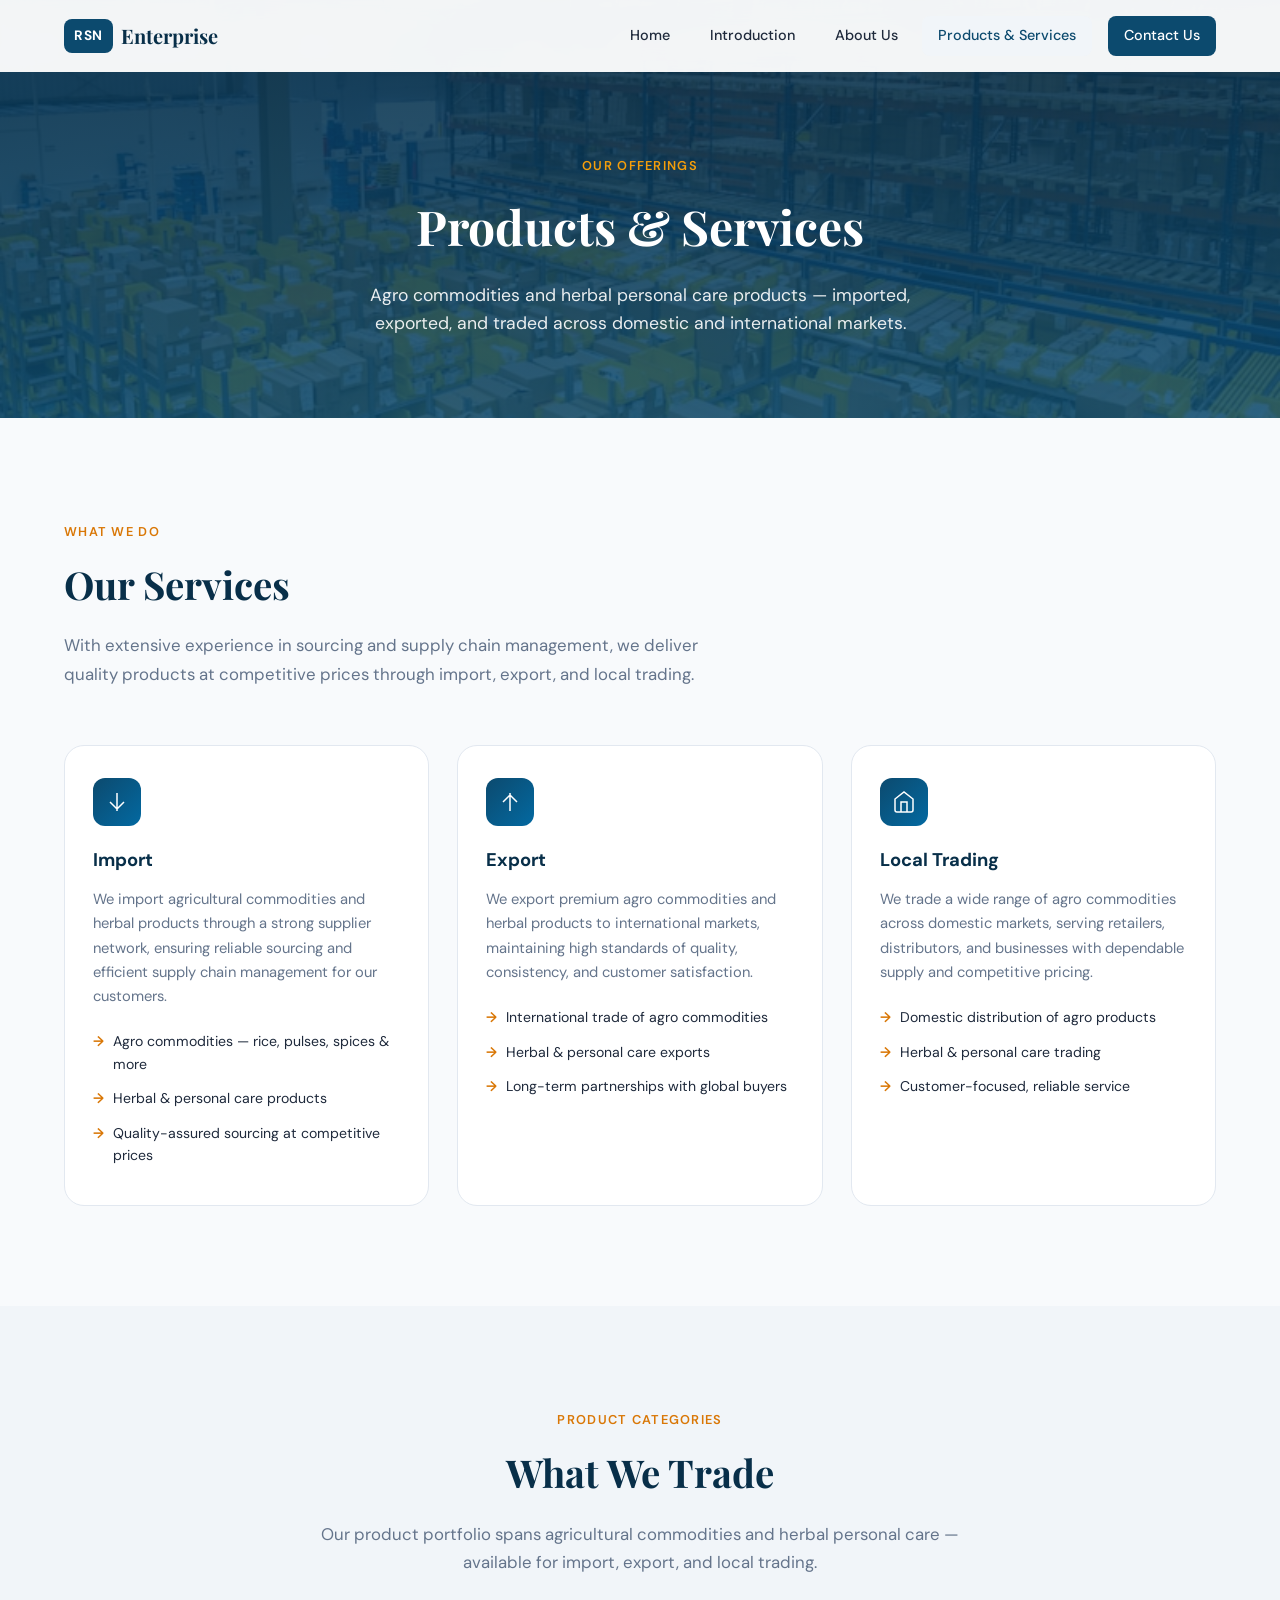
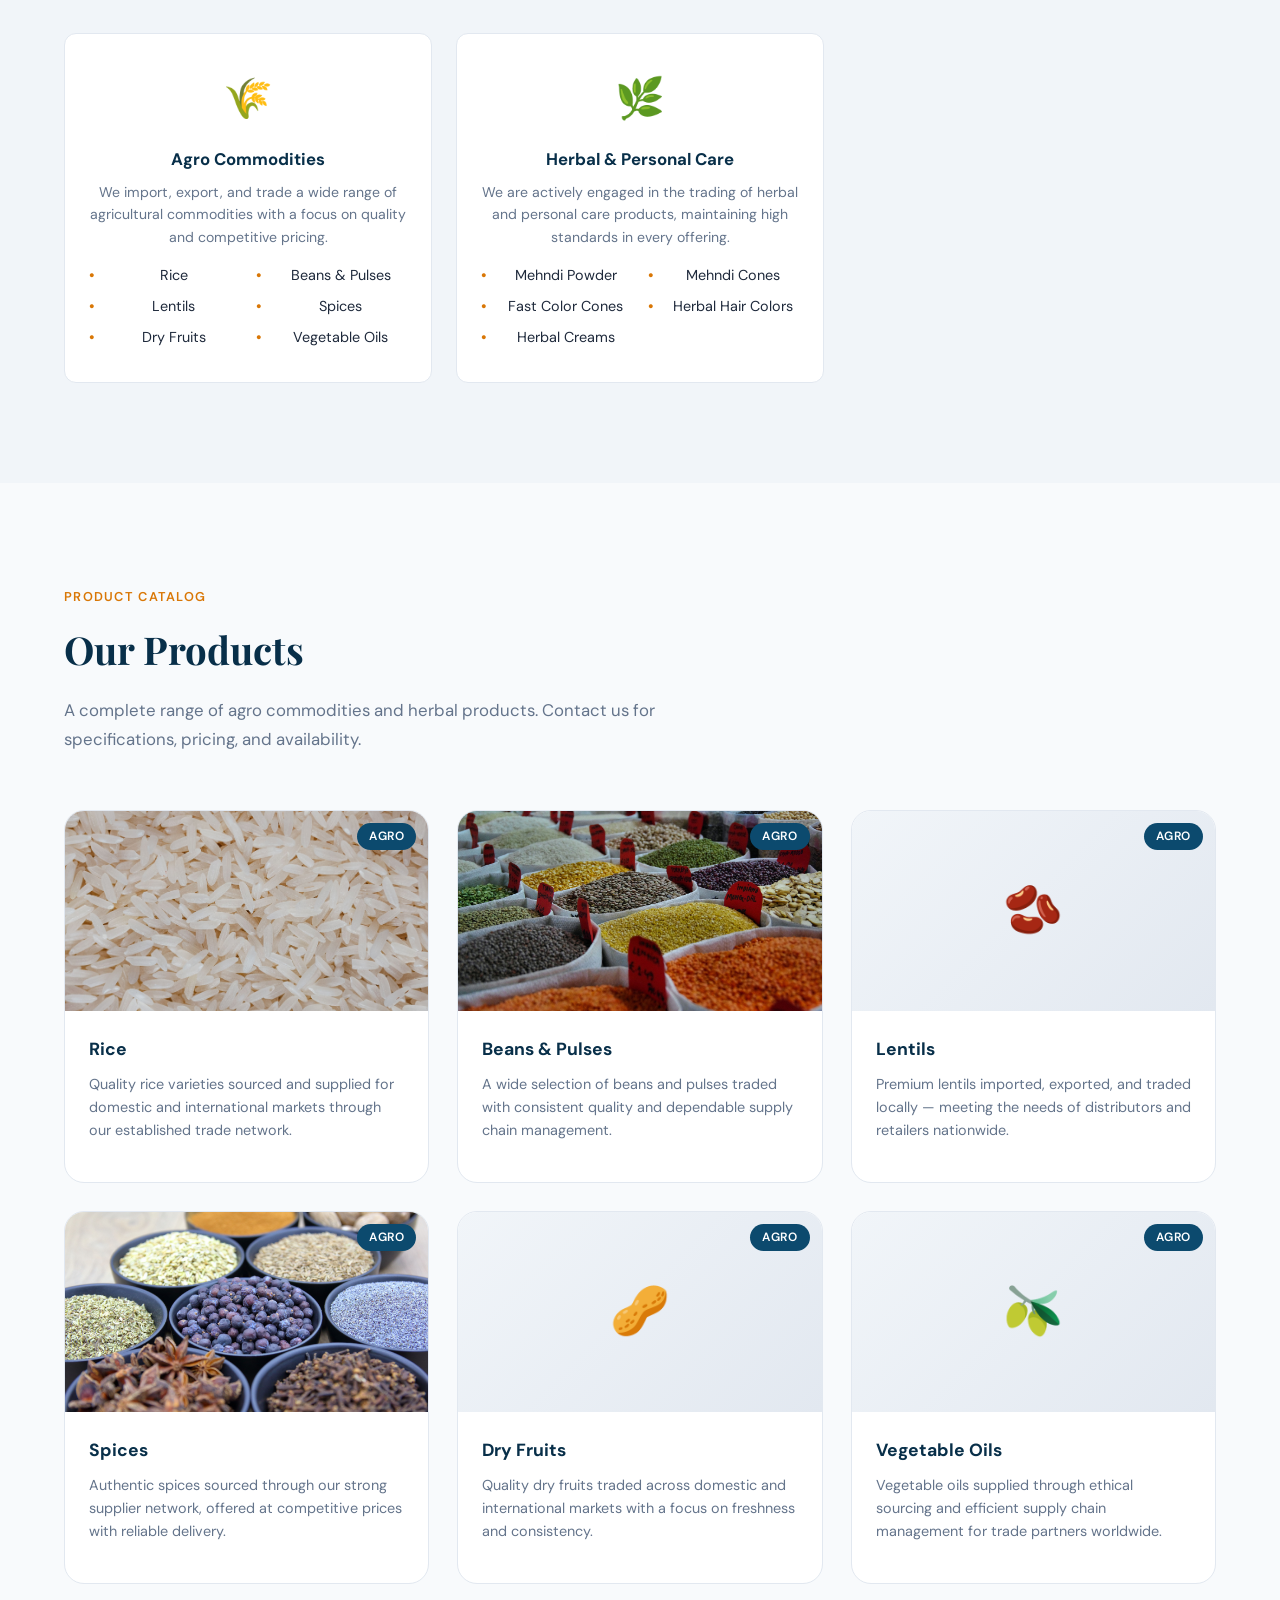
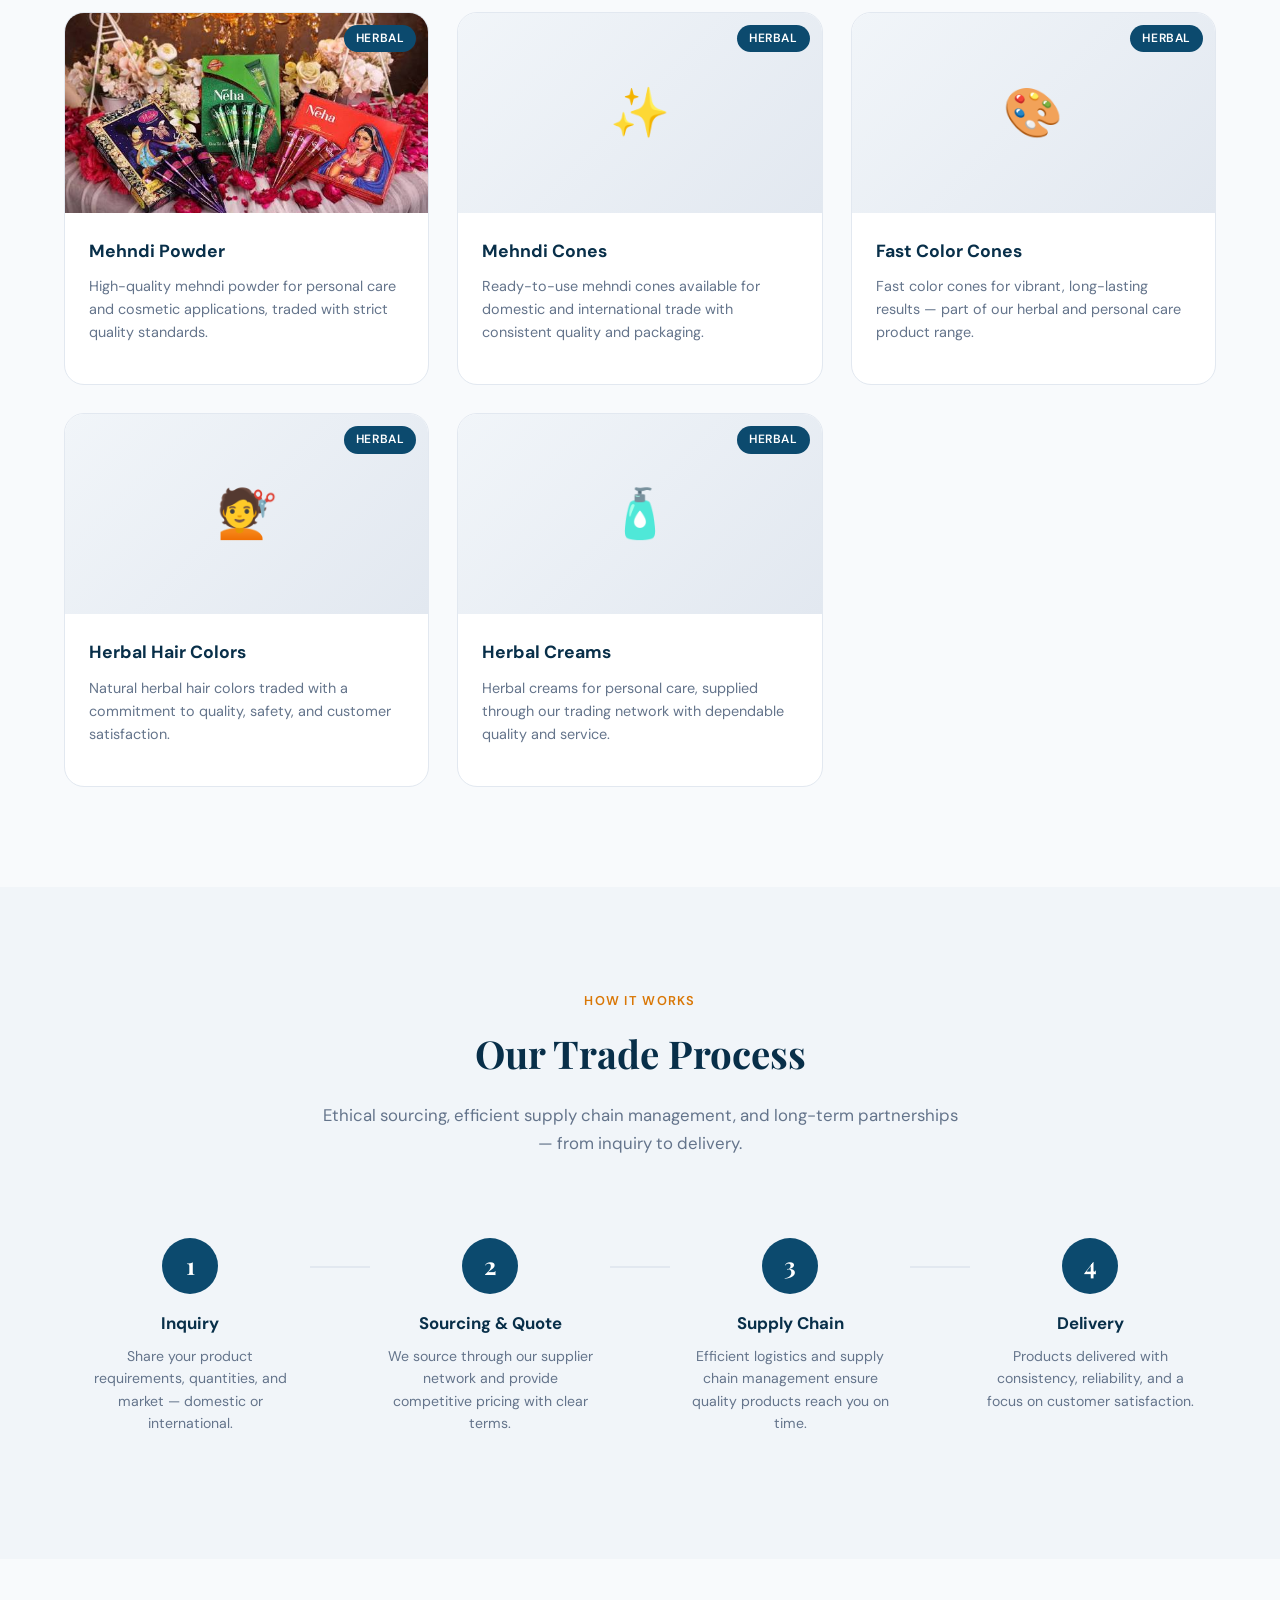
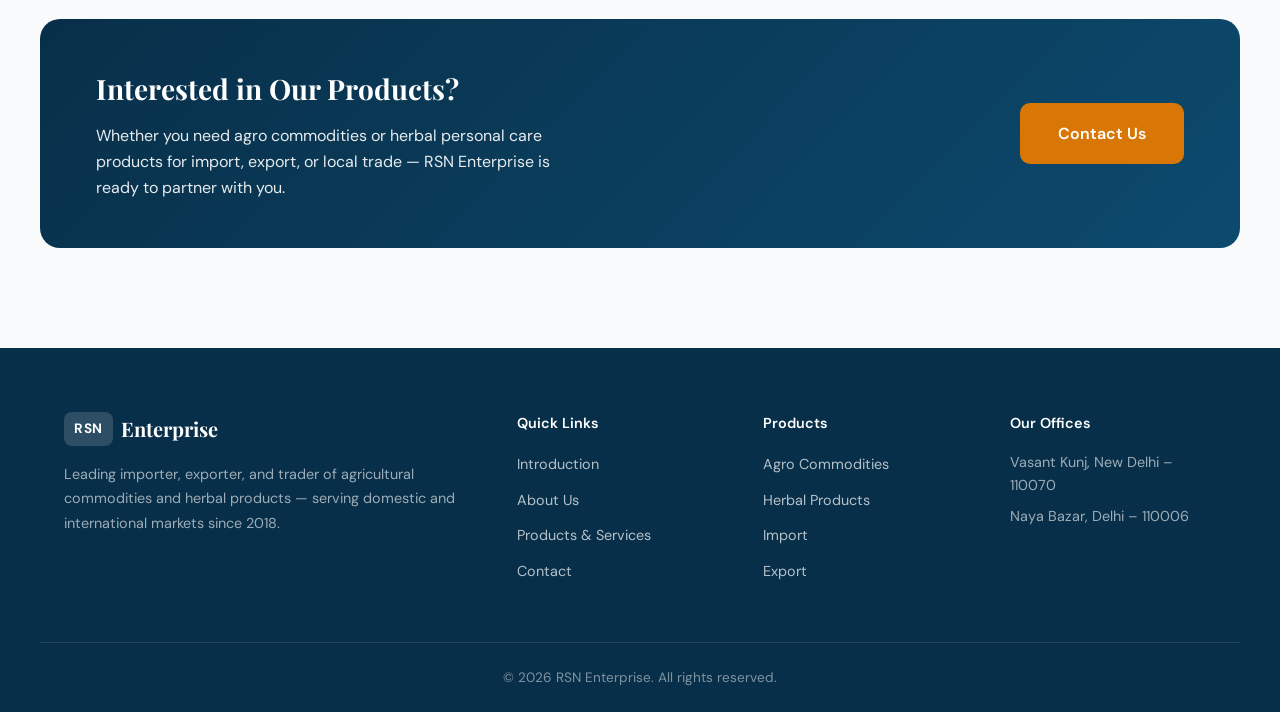
==== products.html @ de8cf43d "Adds RSNEnterprise website" ====
<!DOCTYPE html>
<html lang="en">
<head>
  <meta charset="UTF-8">
  <meta name="viewport" content="width=device-width, initial-scale=1.0">
  <meta name="description" content="RSN Enterprise products — rice, spices, lentils, dry fruits, vegetable oils, mehndi, herbal hair colors, and more.">
  <title>Products & Services | RSN Enterprise</title>
  <link rel="preconnect" href="https://fonts.googleapis.com">
  <link rel="preconnect" href="https://fonts.gstatic.com" crossorigin>
  <link href="https://fonts.googleapis.com/css2?family=DM+Sans:ital,opsz,wght@0,9..40,400;0,9..40,500;0,9..40,600;0,9..40,700;1,9..40,400&family=Playfair+Display:wght@600;700&display=swap" rel="stylesheet">
  <link rel="stylesheet" href="public/css/style.css">
</head>
<body>
  <header class="site-header" id="header">
    <div class="container header-inner">
      <a href="index.html" class="logo">
        <span class="logo-mark">RSN</span>
        <span class="logo-text">Enterprise</span>
      </a>
      <button class="nav-toggle" id="navToggle" aria-label="Toggle navigation" aria-expanded="false">
        <span></span>
        <span></span>
        <span></span>
      </button>
      <nav class="site-nav" id="siteNav">
        <ul>
          <li><a href="index.html">Home</a></li>
          <li><a href="index.html#introduction">Introduction</a></li>
          <li><a href="index.html#about">About Us</a></li>
          <li><a href="products.html" class="active">Products & Services</a></li>
          <li><a href="index.html#contact" class="nav-cta">Contact Us</a></li>
        </ul>
      </nav>
    </div>
  </header>

  <main>
  <!-- Page Hero -->
  <section class="page-hero">
    <div class="page-hero-bg"></div>
    <div class="page-hero-overlay"></div>
    <div class="container page-hero-content">
      <span class="section-tag">Our Offerings</span>
      <h1>Products & Services</h1>
      <p>Agro commodities and herbal personal care products — imported, exported, and traded across domestic and international markets.</p>
    </div>
  </section>

  <!-- Services -->
  <section class="section" id="services">
    <div class="container">
      <div class="section-header">
        <span class="section-tag">What We Do</span>
        <h2>Our Services</h2>
        <p class="section-lead">With extensive experience in sourcing and supply chain management, we deliver quality products at competitive prices through import, export, and local trading.</p>
      </div>
      <div class="services-grid services-grid--three">
        <article class="service-card" id="import">
          <div class="service-icon" aria-hidden="true">
            <svg viewBox="0 0 24 24" fill="none" stroke="currentColor" stroke-width="1.5"><path d="M12 3v18M5 12l7 7 7-7"/></svg>
          </div>
          <h3>Import</h3>
          <p>We import agricultural commodities and herbal products through a strong supplier network, ensuring reliable sourcing and efficient supply chain management for our customers.</p>
          <ul class="service-list">
            <li>Agro commodities — rice, pulses, spices & more</li>
            <li>Herbal & personal care products</li>
            <li>Quality-assured sourcing at competitive prices</li>
          </ul>
        </article>
        <article class="service-card" id="export">
          <div class="service-icon" aria-hidden="true">
            <svg viewBox="0 0 24 24" fill="none" stroke="currentColor" stroke-width="1.5"><path d="M12 21V3M5 12l7-7 7 7"/></svg>
          </div>
          <h3>Export</h3>
          <p>We export premium agro commodities and herbal products to international markets, maintaining high standards of quality, consistency, and customer satisfaction.</p>
          <ul class="service-list">
            <li>International trade of agro commodities</li>
            <li>Herbal & personal care exports</li>
            <li>Long-term partnerships with global buyers</li>
          </ul>
        </article>
        <article class="service-card" id="trading">
          <div class="service-icon" aria-hidden="true">
            <svg viewBox="0 0 24 24" fill="none" stroke="currentColor" stroke-width="1.5"><path d="M3 9l9-7 9 7v11a2 2 0 0 1-2 2H5a2 2 0 0 1-2-2z"/><polyline points="9 22 9 12 15 12 15 22"/></svg>
          </div>
          <h3>Local Trading</h3>
          <p>We trade a wide range of agro commodities across domestic markets, serving retailers, distributors, and businesses with dependable supply and competitive pricing.</p>
          <ul class="service-list">
            <li>Domestic distribution of agro products</li>
            <li>Herbal & personal care trading</li>
            <li>Customer-focused, reliable service</li>
          </ul>
        </article>
      </div>
    </div>
  </section>

  <!-- Product Categories -->
  <section class="section section-alt" id="categories">
    <div class="container">
      <div class="section-header centered">
        <span class="section-tag">Product Categories</span>
        <h2>What We Trade</h2>
        <p class="section-lead">Our product portfolio spans agricultural commodities and herbal personal care — available for import, export, and local trading.</p>
      </div>
      <div class="categories-grid categories-grid--two">
        <div class="category-card category-card--wide" id="agro">
          <span class="category-icon">🌾</span>
          <h3>Agro Commodities</h3>
          <p>We import, export, and trade a wide range of agricultural commodities with a focus on quality and competitive pricing.</p>
          <ul class="category-list">
            <li>Rice</li>
            <li>Beans & Pulses</li>
            <li>Lentils</li>
            <li>Spices</li>
            <li>Dry Fruits</li>
            <li>Vegetable Oils</li>
          </ul>
        </div>
        <div class="category-card category-card--wide" id="herbal">
          <span class="category-icon">🌿</span>
          <h3>Herbal & Personal Care</h3>
          <p>We are actively engaged in the trading of herbal and personal care products, maintaining high standards in every offering.</p>
          <ul class="category-list">
            <li>Mehndi Powder</li>
            <li>Mehndi Cones</li>
            <li>Fast Color Cones</li>
            <li>Herbal Hair Colors</li>
            <li>Herbal Creams</li>
          </ul>
        </div>
      </div>
    </div>
  </section>

  <!-- Products -->
  <section class="section" id="products">
    <div class="container">
      <div class="section-header">
        <span class="section-tag">Product Catalog</span>
        <h2>Our Products</h2>
        <p class="section-lead">A complete range of agro commodities and herbal products. Contact us for specifications, pricing, and availability.</p>
      </div>
      <div class="products-grid">
        <article class="product-card">
          <div class="product-image">
            <img src="public/images/product-1.jpg" alt="Rice" loading="lazy">
            <span class="product-badge">Agro</span>
          </div>
          <div class="product-body">
            <h3>Rice</h3>
            <p>Quality rice varieties sourced and supplied for domestic and international markets through our established trade network.</p>
          </div>
        </article>
        <article class="product-card">
          <div class="product-image">
            <img src="public/images/product-2.jpg" alt="Beans and Pulses" loading="lazy">
            <span class="product-badge">Agro</span>
          </div>
          <div class="product-body">
            <h3>Beans & Pulses</h3>
            <p>A wide selection of beans and pulses traded with consistent quality and dependable supply chain management.</p>
          </div>
        </article>
        <article class="product-card">
          <div class="product-image product-placeholder">
            <span aria-hidden="true">🫘</span>
            <span class="product-badge">Agro</span>
          </div>
          <div class="product-body">
            <h3>Lentils</h3>
            <p>Premium lentils imported, exported, and traded locally — meeting the needs of distributors and retailers nationwide.</p>
          </div>
        </article>
        <article class="product-card">
          <div class="product-image">
            <img src="public/images/about-trade.jpg" alt="Spices" loading="lazy">
            <span class="product-badge">Agro</span>
          </div>
          <div class="product-body">
            <h3>Spices</h3>
            <p>Authentic spices sourced through our strong supplier network, offered at competitive prices with reliable delivery.</p>
          </div>
        </article>
        <article class="product-card">
          <div class="product-image product-placeholder">
            <span aria-hidden="true">🥜</span>
            <span class="product-badge">Agro</span>
          </div>
          <div class="product-body">
            <h3>Dry Fruits</h3>
            <p>Quality dry fruits traded across domestic and international markets with a focus on freshness and consistency.</p>
          </div>
        </article>
        <article class="product-card">
          <div class="product-image product-placeholder">
            <span aria-hidden="true">🫒</span>
            <span class="product-badge">Agro</span>
          </div>
          <div class="product-body">
            <h3>Vegetable Oils</h3>
            <p>Vegetable oils supplied through ethical sourcing and efficient supply chain management for trade partners worldwide.</p>
          </div>
        </article>
        <article class="product-card">
          <div class="product-image product-placeholder">
            <img src="public/images/mehendi.jpg" alt="Mehendi Powder" loading="lazy">
            <span class="product-badge">Herbal</span>
          </div>
          <div class="product-body">
            <h3>Mehndi Powder</h3>
            <p>High-quality mehndi powder for personal care and cosmetic applications, traded with strict quality standards.</p>
          </div>
        </article>
        <article class="product-card">
          <div class="product-image product-placeholder">
            <span aria-hidden="true">✨</span>
            <span class="product-badge">Herbal</span>
          </div>
          <div class="product-body">
            <h3>Mehndi Cones</h3>
            <p>Ready-to-use mehndi cones available for domestic and international trade with consistent quality and packaging.</p>
          </div>
        </article>
        <article class="product-card">
          <div class="product-image product-placeholder">
            <span aria-hidden="true">🎨</span>
            <span class="product-badge">Herbal</span>
          </div>
          <div class="product-body">
            <h3>Fast Color Cones</h3>
            <p>Fast color cones for vibrant, long-lasting results — part of our herbal and personal care product range.</p>
          </div>
        </article>
        <article class="product-card">
          <div class="product-image product-placeholder">
            <span aria-hidden="true">💇</span>
            <span class="product-badge">Herbal</span>
          </div>
          <div class="product-body">
            <h3>Herbal Hair Colors</h3>
            <p>Natural herbal hair colors traded with a commitment to quality, safety, and customer satisfaction.</p>
          </div>
        </article>
        <article class="product-card">
          <div class="product-image product-placeholder">
            <span aria-hidden="true">🧴</span>
            <span class="product-badge">Herbal</span>
          </div>
          <div class="product-body">
            <h3>Herbal Creams</h3>
            <p>Herbal creams for personal care, supplied through our trading network with dependable quality and service.</p>
          </div>
        </article>
      </div>
    </div>
  </section>

  <!-- Process -->
  <section class="section section-alt" id="process">
    <div class="container">
      <div class="section-header centered">
        <span class="section-tag">How It Works</span>
        <h2>Our Trade Process</h2>
        <p class="section-lead">Ethical sourcing, efficient supply chain management, and long-term partnerships — from inquiry to delivery.</p>
      </div>
      <div class="process-steps">
        <div class="process-step">
          <div class="step-num">1</div>
          <h3>Inquiry</h3>
          <p>Share your product requirements, quantities, and market — domestic or international.</p>
        </div>
        <div class="process-connector" aria-hidden="true"></div>
        <div class="process-step">
          <div class="step-num">2</div>
          <h3>Sourcing & Quote</h3>
          <p>We source through our supplier network and provide competitive pricing with clear terms.</p>
        </div>
        <div class="process-connector" aria-hidden="true"></div>
        <div class="process-step">
          <div class="step-num">3</div>
          <h3>Supply Chain</h3>
          <p>Efficient logistics and supply chain management ensure quality products reach you on time.</p>
        </div>
        <div class="process-connector" aria-hidden="true"></div>
        <div class="process-step">
          <div class="step-num">4</div>
          <h3>Delivery</h3>
          <p>Products delivered with consistency, reliability, and a focus on customer satisfaction.</p>
        </div>
      </div>
    </div>
  </section>

  <!-- CTA -->
  <section class="section cta-section">
    <div class="container cta-box">
      <div class="cta-content">
        <h2>Interested in Our Products?</h2>
        <p>Whether you need agro commodities or herbal personal care products for import, export, or local trade — RSN Enterprise is ready to partner with you.</p>
      </div>
      <a href="index.html#contact" class="btn btn-primary btn-lg">Contact Us</a>
    </div>
  </section>
  </main>

  <footer class="site-footer">
    <div class="container footer-grid">
      <div class="footer-brand">
        <a href="index.html" class="logo">
          <span class="logo-mark">RSN</span>
          <span class="logo-text">Enterprise</span>
        </a>
        <p>Leading importer, exporter, and trader of agricultural commodities and herbal products — serving domestic and international markets since 2018.</p>
      </div>
      <div class="footer-links">
        <h4>Quick Links</h4>
        <ul>
          <li><a href="index.html#introduction">Introduction</a></li>
          <li><a href="index.html#about">About Us</a></li>
          <li><a href="products.html">Products & Services</a></li>
          <li><a href="index.html#contact">Contact</a></li>
        </ul>
      </div>
      <div class="footer-links">
        <h4>Products</h4>
        <ul>
          <li><a href="#agro">Agro Commodities</a></li>
          <li><a href="#herbal">Herbal Products</a></li>
          <li><a href="#import">Import</a></li>
          <li><a href="#export">Export</a></li>
        </ul>
      </div>
      <div class="footer-contact">
        <h4>Our Offices</h4>
        <p>Vasant Kunj, New Delhi – 110070</p>
        <p>Naya Bazar, Delhi – 110006</p>
      </div>
    </div>
    <div class="container footer-bottom">
      <p>&copy; 2026 RSN Enterprise. All rights reserved.</p>
    </div>
  </footer>

  <script src="public/js/main.js"></script>
</body>
</html>
---- public/css/style.css ----
/* ============================================
   RSN Enterprise — Global Import & Export
   ============================================ */

:root {
  --color-primary: #0c4a6e;
  --color-primary-dark: #082f49;
  --color-primary-light: #0369a1;
  --color-accent: #d97706;
  --color-accent-light: #f59e0b;
  --color-bg: #f8fafc;
  --color-bg-alt: #f1f5f9;
  --color-surface: #ffffff;
  --color-text: #1e293b;
  --color-text-muted: #64748b;
  --color-border: #e2e8f0;
  --font-body: 'DM Sans', system-ui, sans-serif;
  --font-display: 'Playfair Display', Georgia, serif;
  --shadow-sm: 0 1px 3px rgba(0, 0, 0, 0.08);
  --shadow-md: 0 4px 20px rgba(0, 0, 0, 0.08);
  --shadow-lg: 0 12px 40px rgba(0, 0, 0, 0.12);
  --radius: 12px;
  --radius-lg: 20px;
  --header-height: 72px;
  --transition: 0.25s ease;
}

*,
*::before,
*::after {
  box-sizing: border-box;
  margin: 0;
  padding: 0;
}

html {
  scroll-behavior: smooth;
}

body {
  font-family: var(--font-body);
  font-size: 16px;
  line-height: 1.6;
  color: var(--color-text);
  background: var(--color-bg);
  -webkit-font-smoothing: antialiased;
}

img {
  max-width: 100%;
  height: auto;
  display: block;
}

a {
  color: var(--color-primary);
  text-decoration: none;
  transition: color var(--transition);
}

a:hover {
  color: var(--color-accent);
}

ul {
  list-style: none;
}

.container {
  width: 100%;
  max-width: 1200px;
  margin: 0 auto;
  padding: 0 24px;
}

/* ---- Header ---- */
.site-header {
  position: fixed;
  top: 0;
  left: 0;
  right: 0;
  z-index: 1000;
  height: var(--header-height);
  background: rgba(255, 255, 255, 0.95);
  backdrop-filter: blur(12px);
  border-bottom: 1px solid transparent;
  transition: border-color var(--transition), box-shadow var(--transition);
}

.site-header.scrolled {
  border-bottom-color: var(--color-border);
  box-shadow: var(--shadow-sm);
}

.header-inner {
  display: flex;
  align-items: center;
  justify-content: space-between;
  height: var(--header-height);
}

.logo {
  display: flex;
  align-items: center;
  gap: 8px;
  font-weight: 700;
  color: var(--color-text);
}

.logo:hover {
  color: var(--color-text);
}

.logo-mark {
  background: var(--color-primary);
  color: #fff;
  padding: 6px 10px;
  border-radius: 8px;
  font-size: 0.85rem;
  letter-spacing: 0.05em;
}

.logo-text {
  font-family: var(--font-display);
  font-size: 1.25rem;
  color: var(--color-primary-dark);
}

.site-nav ul {
  display: flex;
  align-items: center;
  gap: 8px;
}

.site-nav a {
  display: block;
  padding: 8px 16px;
  font-size: 0.9rem;
  font-weight: 500;
  color: var(--color-text);
  border-radius: 8px;
  transition: background var(--transition), color var(--transition);
}

.site-nav a:hover,
.site-nav a.active {
  color: var(--color-primary);
  background: var(--color-bg-alt);
}

.site-nav .nav-cta {
  background: var(--color-primary);
  color: #fff;
  margin-left: 8px;
}

.site-nav .nav-cta:hover {
  background: var(--color-primary-dark);
  color: #fff;
}

.nav-toggle {
  display: none;
  flex-direction: column;
  gap: 5px;
  background: none;
  border: none;
  cursor: pointer;
  padding: 8px;
}

.nav-toggle span {
  display: block;
  width: 24px;
  height: 2px;
  background: var(--color-text);
  transition: transform var(--transition), opacity var(--transition);
}

.nav-toggle.active span:nth-child(1) {
  transform: translateY(7px) rotate(45deg);
}

.nav-toggle.active span:nth-child(2) {
  opacity: 0;
}

.nav-toggle.active span:nth-child(3) {
  transform: translateY(-7px) rotate(-45deg);
}

/* ---- Buttons ---- */
.btn {
  display: inline-flex;
  align-items: center;
  justify-content: center;
  padding: 12px 28px;
  font-size: 0.95rem;
  font-weight: 600;
  border-radius: 10px;
  border: 2px solid transparent;
  cursor: pointer;
  transition: background var(--transition), color var(--transition), border-color var(--transition), transform 0.15s ease;
}

.btn:hover {
  transform: translateY(-1px);
}

.btn-primary {
  background: var(--color-accent);
  color: #fff;
  border-color: var(--color-accent);
}

.btn-primary:hover {
  background: var(--color-accent-light);
  border-color: var(--color-accent-light);
  color: #fff;
}

.btn-outline {
  background: transparent;
  color: #fff;
  border-color: rgba(255, 255, 255, 0.6);
}

.btn-outline:hover {
  background: rgba(255, 255, 255, 0.15);
  border-color: #fff;
  color: #fff;
}

.btn-lg {
  padding: 16px 36px;
  font-size: 1rem;
}

.btn-full {
  width: 100%;
}

/* ---- Hero ---- */
.hero {
  position: relative;
  min-height: 100vh;
  display: flex;
  align-items: center;
  padding-top: var(--header-height);
}

.hero-bg {
  position: absolute;
  inset: 0;
  background: url('../images/hero-bg.jpg') center / cover no-repeat;
  z-index: 0;
}

.hero-overlay {
  position: absolute;
  inset: 0;
  background: linear-gradient(
    135deg,
    rgba(8, 47, 73, 0.88) 0%,
    rgba(12, 74, 110, 0.75) 50%,
    rgba(3, 105, 161, 0.65) 100%
  );
  z-index: 1;
}

.hero-content {
  position: relative;
  z-index: 2;
  padding: 80px 24px 100px;
  color: #fff;
  max-width: 1200px;
  margin: 0 auto;
}

.hero-eyebrow {
  display: inline-block;
  font-size: 0.85rem;
  font-weight: 600;
  letter-spacing: 0.12em;
  text-transform: uppercase;
  color: var(--color-accent-light);
  margin-bottom: 16px;
}

.hero h1 {
  font-family: var(--font-display);
  font-size: clamp(2.5rem, 5vw, 4rem);
  font-weight: 700;
  line-height: 1.15;
  margin-bottom: 24px;
}

.hero-desc {
  font-size: 1.15rem;
  max-width: 560px;
  opacity: 0.92;
  margin-bottom: 36px;
  line-height: 1.7;
}

.hero-actions {
  display: flex;
  flex-wrap: wrap;
  gap: 16px;
  margin-bottom: 60px;
}

.hero-stats {
  display: flex;
  flex-wrap: wrap;
  gap: 40px;
  padding-top: 40px;
  border-top: 1px solid rgba(255, 255, 255, 0.2);
}

.stat-value {
  display: block;
  font-family: var(--font-display);
  font-size: 2.25rem;
  font-weight: 700;
  color: var(--color-accent-light);
}

.stat-label {
  font-size: 0.85rem;
  opacity: 0.8;
}

/* ---- Page Hero (Products) ---- */
.page-hero {
  position: relative;
  padding: calc(var(--header-height) + 80px) 0 80px;
  text-align: center;
  color: #fff;
}

.page-hero-bg {
  position: absolute;
  inset: 0;
  background: url('../images/hero-bg.jpg') center / cover no-repeat;
  z-index: 0;
}

.page-hero-overlay {
  position: absolute;
  inset: 0;
  background: linear-gradient(180deg, rgba(8, 47, 73, 0.9) 0%, rgba(12, 74, 110, 0.85) 100%);
  z-index: 1;
}

.page-hero-content {
  position: relative;
  z-index: 2;
}

.page-hero-content .section-tag {
  color: var(--color-accent-light);
}

.page-hero h1 {
  font-family: var(--font-display);
  font-size: clamp(2rem, 4vw, 3rem);
  margin-bottom: 16px;
}

.page-hero p {
  font-size: 1.1rem;
  opacity: 0.9;
  max-width: 600px;
  margin: 0 auto;
}

/* ---- Sections ---- */
.section {
  padding: 100px 0;
}

.section-alt {
  background: var(--color-bg-alt);
}

.section-header {
  margin-bottom: 56px;
}

.section-header.centered {
  text-align: center;
}

.section-tag {
  display: inline-block;
  font-size: 0.8rem;
  font-weight: 600;
  letter-spacing: 0.1em;
  text-transform: uppercase;
  color: var(--color-accent);
  margin-bottom: 12px;
}

.section-header h2 {
  font-family: var(--font-display);
  font-size: clamp(1.75rem, 3vw, 2.5rem);
  color: var(--color-primary-dark);
  margin-bottom: 16px;
}

.section-lead {
  font-size: 1.05rem;
  color: var(--color-text-muted);
  max-width: 640px;
  line-height: 1.7;
}

.section-header.centered .section-lead {
  margin: 0 auto;
}

/* ---- Introduction ---- */
.intro-grid {
  display: grid;
  grid-template-columns: repeat(3, 1fr);
  gap: 32px;
}

.intro-card {
  background: var(--color-surface);
  padding: 36px 28px;
  border-radius: var(--radius-lg);
  border: 1px solid var(--color-border);
  transition: box-shadow var(--transition), transform var(--transition);
}

.intro-card:hover {
  box-shadow: var(--shadow-md);
  transform: translateY(-4px);
}

.intro-icon {
  width: 52px;
  height: 52px;
  background: linear-gradient(135deg, var(--color-primary), var(--color-primary-light));
  border-radius: 14px;
  display: flex;
  align-items: center;
  justify-content: center;
  margin-bottom: 20px;
  color: #fff;
}

.intro-icon svg {
  width: 26px;
  height: 26px;
}

.intro-card h3 {
  font-size: 1.2rem;
  margin-bottom: 12px;
  color: var(--color-primary-dark);
}

.intro-card p {
  color: var(--color-text-muted);
  font-size: 0.95rem;
  line-height: 1.7;
}

/* ---- About ---- */
.about-grid {
  display: grid;
  grid-template-columns: 1fr 1fr;
  gap: 60px;
  align-items: center;
}

.about-image {
  position: relative;
  border-radius: var(--radius-lg);
  overflow: hidden;
  box-shadow: var(--shadow-lg);
}

.about-image img {
  width: 100%;
  height: 480px;
  object-fit: cover;
}

.about-badge {
  position: absolute;
  bottom: 24px;
  left: 24px;
  background: var(--color-accent);
  color: #fff;
  padding: 12px 24px;
  border-radius: 10px;
  font-weight: 700;
  font-size: 0.95rem;
}

.about-content h2 {
  font-family: var(--font-display);
  font-size: clamp(1.75rem, 3vw, 2.25rem);
  color: var(--color-primary-dark);
  margin-bottom: 20px;
}

.about-content p {
  color: var(--color-text-muted);
  margin-bottom: 16px;
  line-height: 1.7;
}

.about-list {
  margin: 24px 0 32px;
}

.about-list li {
  padding: 10px 0;
  padding-left: 28px;
  position: relative;
  color: var(--color-text);
  font-weight: 500;
}

.about-list li::before {
  content: '';
  position: absolute;
  left: 0;
  top: 50%;
  transform: translateY(-50%);
  width: 8px;
  height: 8px;
  background: var(--color-accent);
  border-radius: 50%;
}

/* ---- Features ---- */
.features-grid {
  display: grid;
  grid-template-columns: repeat(4, 1fr);
  gap: 32px;
}

.feature-item {
  padding: 28px;
  background: var(--color-surface);
  border-radius: var(--radius);
  border: 1px solid var(--color-border);
}

.feature-num {
  font-family: var(--font-display);
  font-size: 2rem;
  font-weight: 700;
  color: var(--color-accent);
  opacity: 0.6;
  margin-bottom: 12px;
}

.feature-item h3 {
  font-size: 1.1rem;
  margin-bottom: 10px;
  color: var(--color-primary-dark);
}

.feature-item p {
  font-size: 0.9rem;
  color: var(--color-text-muted);
  line-height: 1.6;
}

/* ---- Contact ---- */
.contact-info-grid {
  max-width: 900px;
  margin: 0 auto;
}

.contact-info {
  display: grid;
  grid-template-columns: repeat(2, 1fr);
  gap: 20px;
}

.contact-card {
  display: flex;
  gap: 16px;
  padding: 20px;
  background: var(--color-surface);
  border-radius: var(--radius);
  border: 1px solid var(--color-border);
}

.contact-icon {
  flex-shrink: 0;
  width: 44px;
  height: 44px;
  background: var(--color-bg-alt);
  border-radius: 10px;
  display: flex;
  align-items: center;
  justify-content: center;
  color: var(--color-primary);
}

.contact-icon svg {
  width: 22px;
  height: 22px;
}

.contact-card h4 {
  font-size: 0.9rem;
  font-weight: 600;
  color: var(--color-primary-dark);
  margin-bottom: 4px;
}

.contact-card p {
  font-size: 0.9rem;
  color: var(--color-text-muted);
  line-height: 1.6;
}

.contact-form {
  background: var(--color-surface);
  padding: 36px;
  border-radius: var(--radius-lg);
  border: 1px solid var(--color-border);
  box-shadow: var(--shadow-sm);
}

.form-row {
  display: grid;
  grid-template-columns: 1fr 1fr;
  gap: 20px;
}

.form-group {
  margin-bottom: 20px;
}

.form-group label {
  display: block;
  font-size: 0.85rem;
  font-weight: 600;
  color: var(--color-text);
  margin-bottom: 8px;
}

.form-group input,
.form-group textarea {
  width: 100%;
  padding: 12px 16px;
  font-family: var(--font-body);
  font-size: 0.95rem;
  border: 1px solid var(--color-border);
  border-radius: 10px;
  background: var(--color-bg);
  color: var(--color-text);
  transition: border-color var(--transition), box-shadow var(--transition);
}

.form-group input:focus,
.form-group textarea:focus {
  outline: none;
  border-color: var(--color-primary-light);
  box-shadow: 0 0 0 3px rgba(3, 105, 161, 0.15);
}

.form-group textarea {
  resize: vertical;
  min-height: 120px;
}

.form-note {
  margin-top: 12px;
  font-size: 0.9rem;
  text-align: center;
}

.form-note.success {
  color: #059669;
}

.form-note.error {
  color: #dc2626;
}

/* ---- Services ---- */
.services-grid {
  display: grid;
  grid-template-columns: repeat(3, 1fr);
  gap: 28px;
}

.service-card {
  background: var(--color-surface);
  padding: 32px 28px;
  border-radius: var(--radius-lg);
  border: 1px solid var(--color-border);
  transition: box-shadow var(--transition), transform var(--transition);
}

.service-card:hover {
  box-shadow: var(--shadow-md);
  transform: translateY(-3px);
}

.service-icon {
  width: 48px;
  height: 48px;
  background: linear-gradient(135deg, var(--color-primary), var(--color-primary-light));
  border-radius: 12px;
  display: flex;
  align-items: center;
  justify-content: center;
  color: #fff;
  margin-bottom: 20px;
}

.service-icon svg {
  width: 24px;
  height: 24px;
}

.service-card h3 {
  font-size: 1.15rem;
  color: var(--color-primary-dark);
  margin-bottom: 12px;
}

.service-card p {
  font-size: 0.92rem;
  color: var(--color-text-muted);
  line-height: 1.65;
  margin-bottom: 16px;
}

.service-list li {
  font-size: 0.88rem;
  color: var(--color-text);
  padding: 6px 0;
  padding-left: 20px;
  position: relative;
}

.service-list li::before {
  content: '→';
  position: absolute;
  left: 0;
  color: var(--color-accent);
  font-weight: 600;
}

.services-grid--three {
  grid-template-columns: repeat(3, 1fr);
}

.categories-grid--two {
  grid-template-columns: repeat(2, 1fr);
}

.category-card--wide {
  text-align: left;
  padding: 36px 32px;
}

.category-list {
  margin-top: 16px;
  display: grid;
  grid-template-columns: repeat(2, 1fr);
  gap: 8px 16px;
}

.category-list li {
  font-size: 0.9rem;
  color: var(--color-text);
  padding-left: 18px;
  position: relative;
}

.category-list li::before {
  content: '•';
  position: absolute;
  left: 0;
  color: var(--color-accent);
  font-weight: 700;
}

/* ---- Categories ---- */
.categories-grid {
  display: grid;
  grid-template-columns: repeat(3, 1fr);
  gap: 24px;
}

.category-card {
  background: var(--color-surface);
  padding: 32px 24px;
  border-radius: var(--radius);
  border: 1px solid var(--color-border);
  text-align: center;
  transition: border-color var(--transition), box-shadow var(--transition);
}

.category-card:hover {
  border-color: var(--color-primary-light);
  box-shadow: var(--shadow-sm);
}

.category-icon {
  font-size: 2.5rem;
  display: block;
  margin-bottom: 16px;
}

.category-card h3 {
  font-size: 1.05rem;
  color: var(--color-primary-dark);
  margin-bottom: 8px;
}

.category-card p {
  font-size: 0.88rem;
  color: var(--color-text-muted);
  line-height: 1.6;
}

/* ---- Products ---- */
.products-grid {
  display: grid;
  grid-template-columns: repeat(3, 1fr);
  gap: 28px;
}

.product-card {
  background: var(--color-surface);
  border-radius: var(--radius-lg);
  border: 1px solid var(--color-border);
  overflow: hidden;
  transition: box-shadow var(--transition), transform var(--transition);
}

.product-card:hover {
  box-shadow: var(--shadow-md);
  transform: translateY(-4px);
}

.product-image {
  position: relative;
  height: 200px;
  overflow: hidden;
}

.product-image img {
  width: 100%;
  height: 100%;
  object-fit: cover;
  transition: transform 0.4s ease;
}

.product-card:hover .product-image img {
  transform: scale(1.05);
}

.product-placeholder {
  background: linear-gradient(135deg, var(--color-bg-alt), var(--color-border));
  display: flex;
  align-items: center;
  justify-content: center;
  font-size: 3rem;
}

.product-badge {
  position: absolute;
  top: 12px;
  right: 12px;
  background: var(--color-primary);
  color: #fff;
  font-size: 0.75rem;
  font-weight: 600;
  padding: 4px 12px;
  border-radius: 20px;
  text-transform: uppercase;
  letter-spacing: 0.05em;
}

.product-body {
  padding: 24px;
}

.product-body h3 {
  font-size: 1.1rem;
  color: var(--color-primary-dark);
  margin-bottom: 10px;
}

.product-body p {
  font-size: 0.9rem;
  color: var(--color-text-muted);
  line-height: 1.6;
  margin-bottom: 16px;
}

.product-meta {
  display: flex;
  flex-wrap: wrap;
  gap: 12px;
}

.product-meta span {
  font-size: 0.8rem;
  font-weight: 500;
  color: var(--color-primary);
  background: var(--color-bg-alt);
  padding: 4px 12px;
  border-radius: 6px;
}

/* ---- Process ---- */
.process-steps {
  display: flex;
  align-items: flex-start;
  justify-content: center;
  gap: 0;
  flex-wrap: wrap;
}

.process-step {
  flex: 1;
  min-width: 180px;
  max-width: 240px;
  text-align: center;
  padding: 24px 16px;
}

.step-num {
  width: 56px;
  height: 56px;
  background: var(--color-primary);
  color: #fff;
  font-family: var(--font-display);
  font-size: 1.5rem;
  font-weight: 700;
  border-radius: 50%;
  display: flex;
  align-items: center;
  justify-content: center;
  margin: 0 auto 16px;
}

.process-step h3 {
  font-size: 1.05rem;
  color: var(--color-primary-dark);
  margin-bottom: 8px;
}

.process-step p {
  font-size: 0.88rem;
  color: var(--color-text-muted);
  line-height: 1.6;
}

.process-connector {
  width: 60px;
  height: 2px;
  background: var(--color-border);
  margin-top: 52px;
  flex-shrink: 0;
}

/* ---- CTA ---- */
.cta-section {
  padding: 60px 0 100px;
}

.cta-box {
  display: flex;
  align-items: center;
  justify-content: space-between;
  gap: 40px;
  background: linear-gradient(135deg, var(--color-primary-dark), var(--color-primary));
  padding: 48px 56px;
  border-radius: var(--radius-lg);
  color: #fff;
}

.cta-content h2 {
  font-family: var(--font-display);
  font-size: 1.75rem;
  margin-bottom: 12px;
}

.cta-content p {
  opacity: 0.9;
  max-width: 500px;
  line-height: 1.6;
}

/* ---- Footer ---- */
.site-footer {
  background: var(--color-primary-dark);
  color: rgba(255, 255, 255, 0.8);
  padding: 64px 0 0;
}

.footer-grid {
  display: grid;
  grid-template-columns: 2fr 1fr 1fr 1fr;
  gap: 40px;
  padding-bottom: 48px;
}

.footer-brand .logo {
  margin-bottom: 16px;
}

.footer-brand .logo-mark {
  background: rgba(255, 255, 255, 0.15);
}

.footer-brand .logo-text {
  color: #fff;
}

.footer-brand p {
  font-size: 0.9rem;
  line-height: 1.7;
  opacity: 0.75;
}

.footer-links h4,
.footer-contact h4 {
  color: #fff;
  font-size: 0.9rem;
  font-weight: 600;
  margin-bottom: 16px;
}

.footer-links ul li {
  margin-bottom: 10px;
}

.footer-links a {
  color: rgba(255, 255, 255, 0.7);
  font-size: 0.9rem;
  transition: color var(--transition);
}

.footer-links a:hover {
  color: var(--color-accent-light);
}

.footer-contact p {
  font-size: 0.9rem;
  margin-bottom: 8px;
  opacity: 0.75;
}

.footer-bottom {
  border-top: 1px solid rgba(255, 255, 255, 0.1);
  padding: 24px 0;
  text-align: center;
}

.footer-bottom p {
  font-size: 0.85rem;
  opacity: 0.6;
}

/* ---- Responsive ---- */
@media (max-width: 1024px) {
  .intro-grid,
  .services-grid,
  .services-grid--three,
  .products-grid {
    grid-template-columns: repeat(2, 1fr);
  }

  .categories-grid--two {
    grid-template-columns: 1fr;
  }

  .features-grid {
    grid-template-columns: repeat(2, 1fr);
  }

  .footer-grid {
    grid-template-columns: 1fr 1fr;
  }
}

@media (max-width: 768px) {
  .nav-toggle {
    display: flex;
  }

  .site-nav {
    position: fixed;
    top: var(--header-height);
    left: 0;
    right: 0;
    background: var(--color-surface);
    border-bottom: 1px solid var(--color-border);
    padding: 16px;
    transform: translateY(-100%);
    opacity: 0;
    visibility: hidden;
    transition: transform var(--transition), opacity var(--transition), visibility var(--transition);
    box-shadow: var(--shadow-md);
  }

  .site-nav.open {
    transform: translateY(0);
    opacity: 1;
    visibility: visible;
  }

  .site-nav ul {
    flex-direction: column;
    gap: 4px;
  }

  .site-nav a {
    padding: 12px 16px;
  }

  .site-nav .nav-cta {
    margin-left: 0;
    margin-top: 8px;
  }

  .about-grid {
    grid-template-columns: 1fr;
    gap: 40px;
  }

  .contact-info {
    grid-template-columns: 1fr;
  }

  .about-image img {
    height: 320px;
  }

  .intro-grid,
  .categories-grid,
  .categories-grid--two,
  .services-grid,
  .services-grid--three,
  .products-grid,
  .features-grid {
    grid-template-columns: 1fr;
  }

  .category-list {
    grid-template-columns: 1fr;
  }

  .form-row {
    grid-template-columns: 1fr;
  }

  .cta-box {
    flex-direction: column;
    text-align: center;
    padding: 36px 28px;
  }

  .cta-content p {
    max-width: none;
  }

  .process-connector {
    display: none;
  }

  .process-steps {
    flex-direction: column;
    align-items: center;
  }

  .footer-grid {
    grid-template-columns: 1fr;
    gap: 32px;
  }

  .hero-stats {
    gap: 24px;
  }
}

@media (max-width: 480px) {
  .section {
    padding: 72px 0;
  }

  .hero-actions {
    flex-direction: column;
  }

  .hero-actions .btn {
    width: 100%;
  }
}
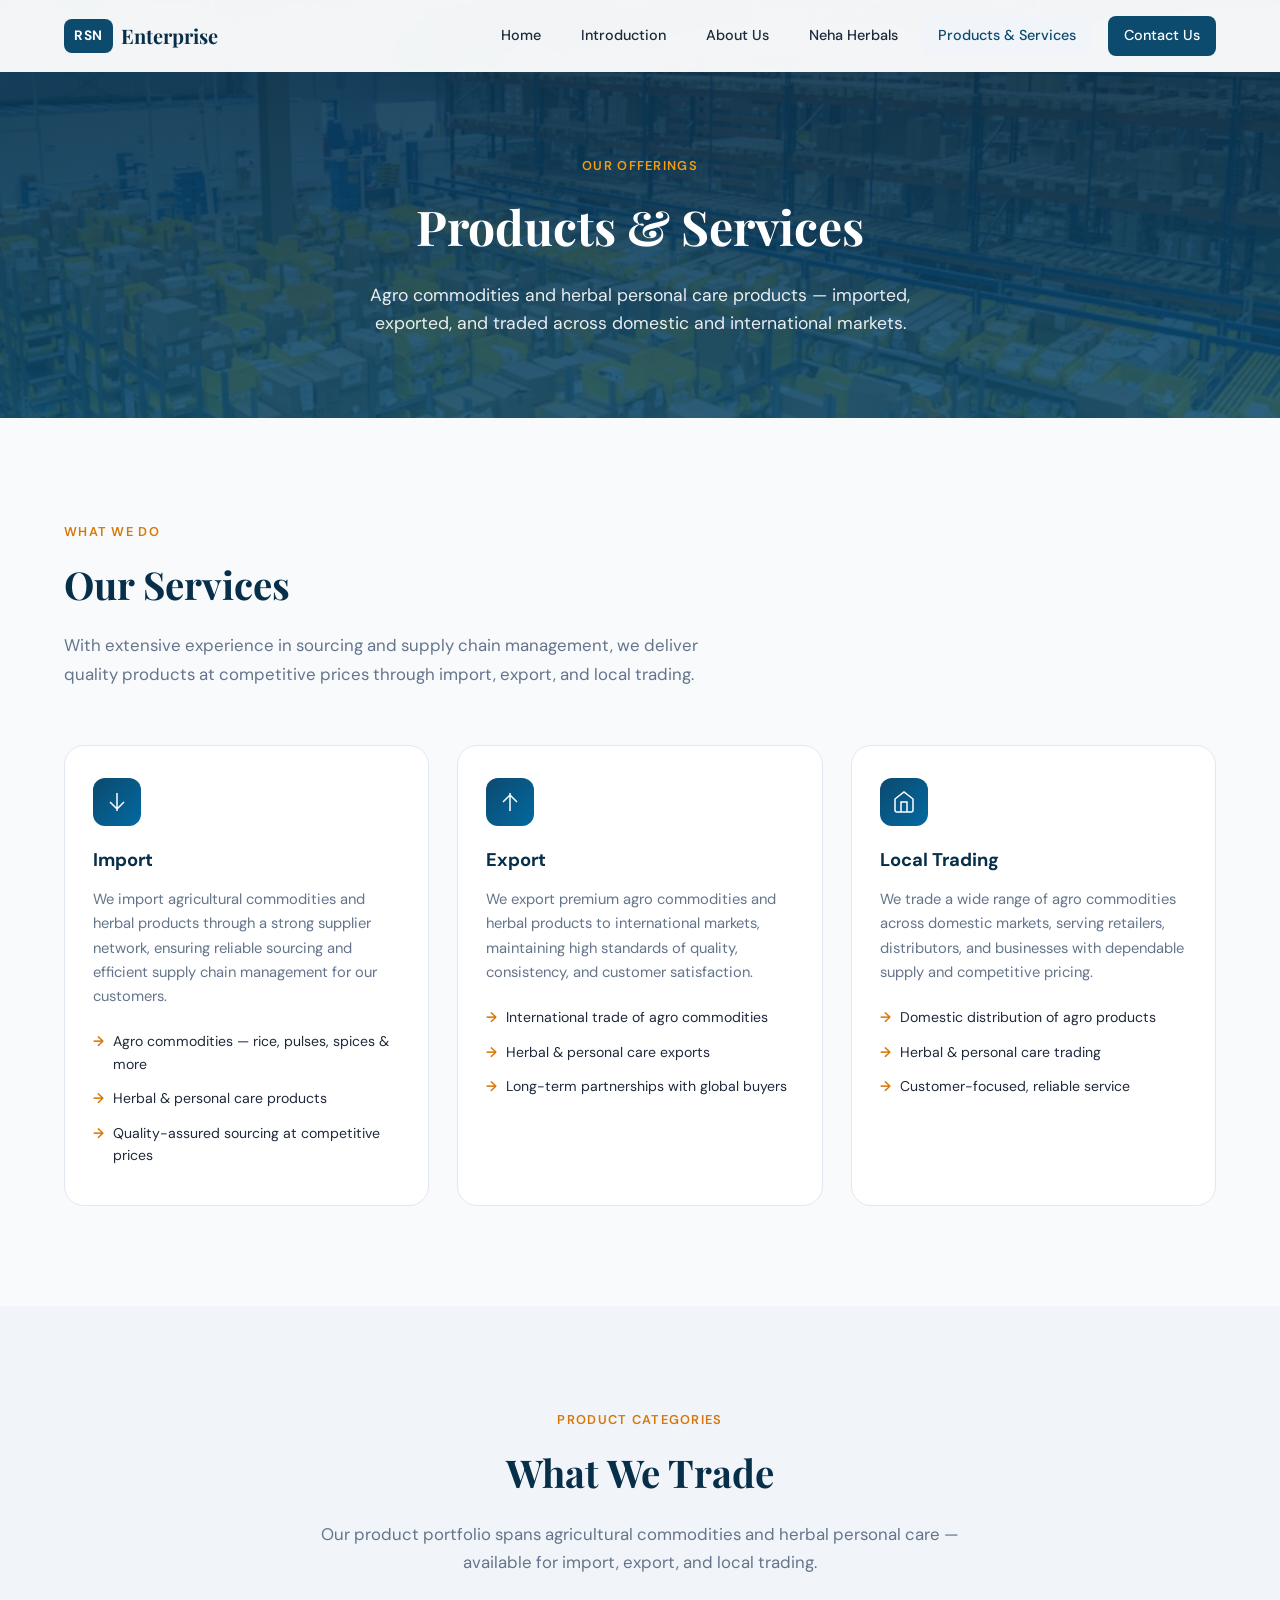
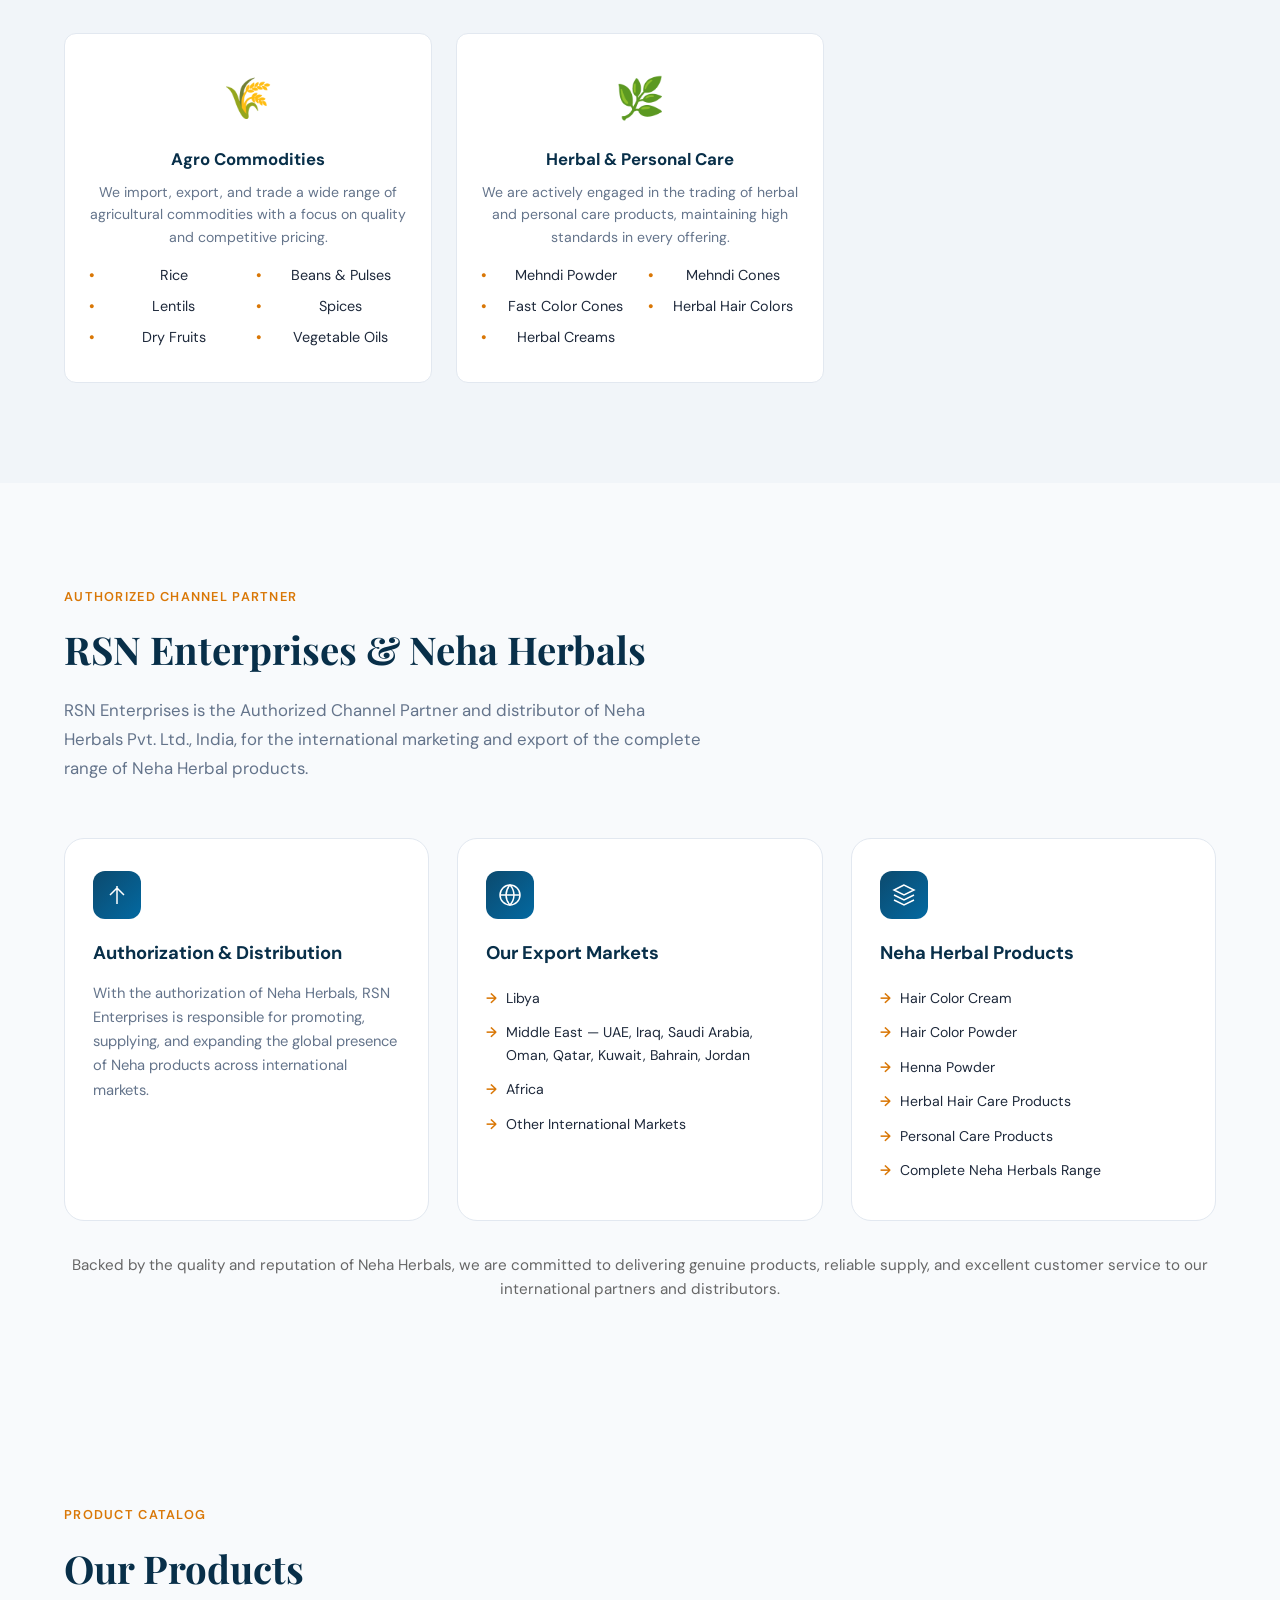
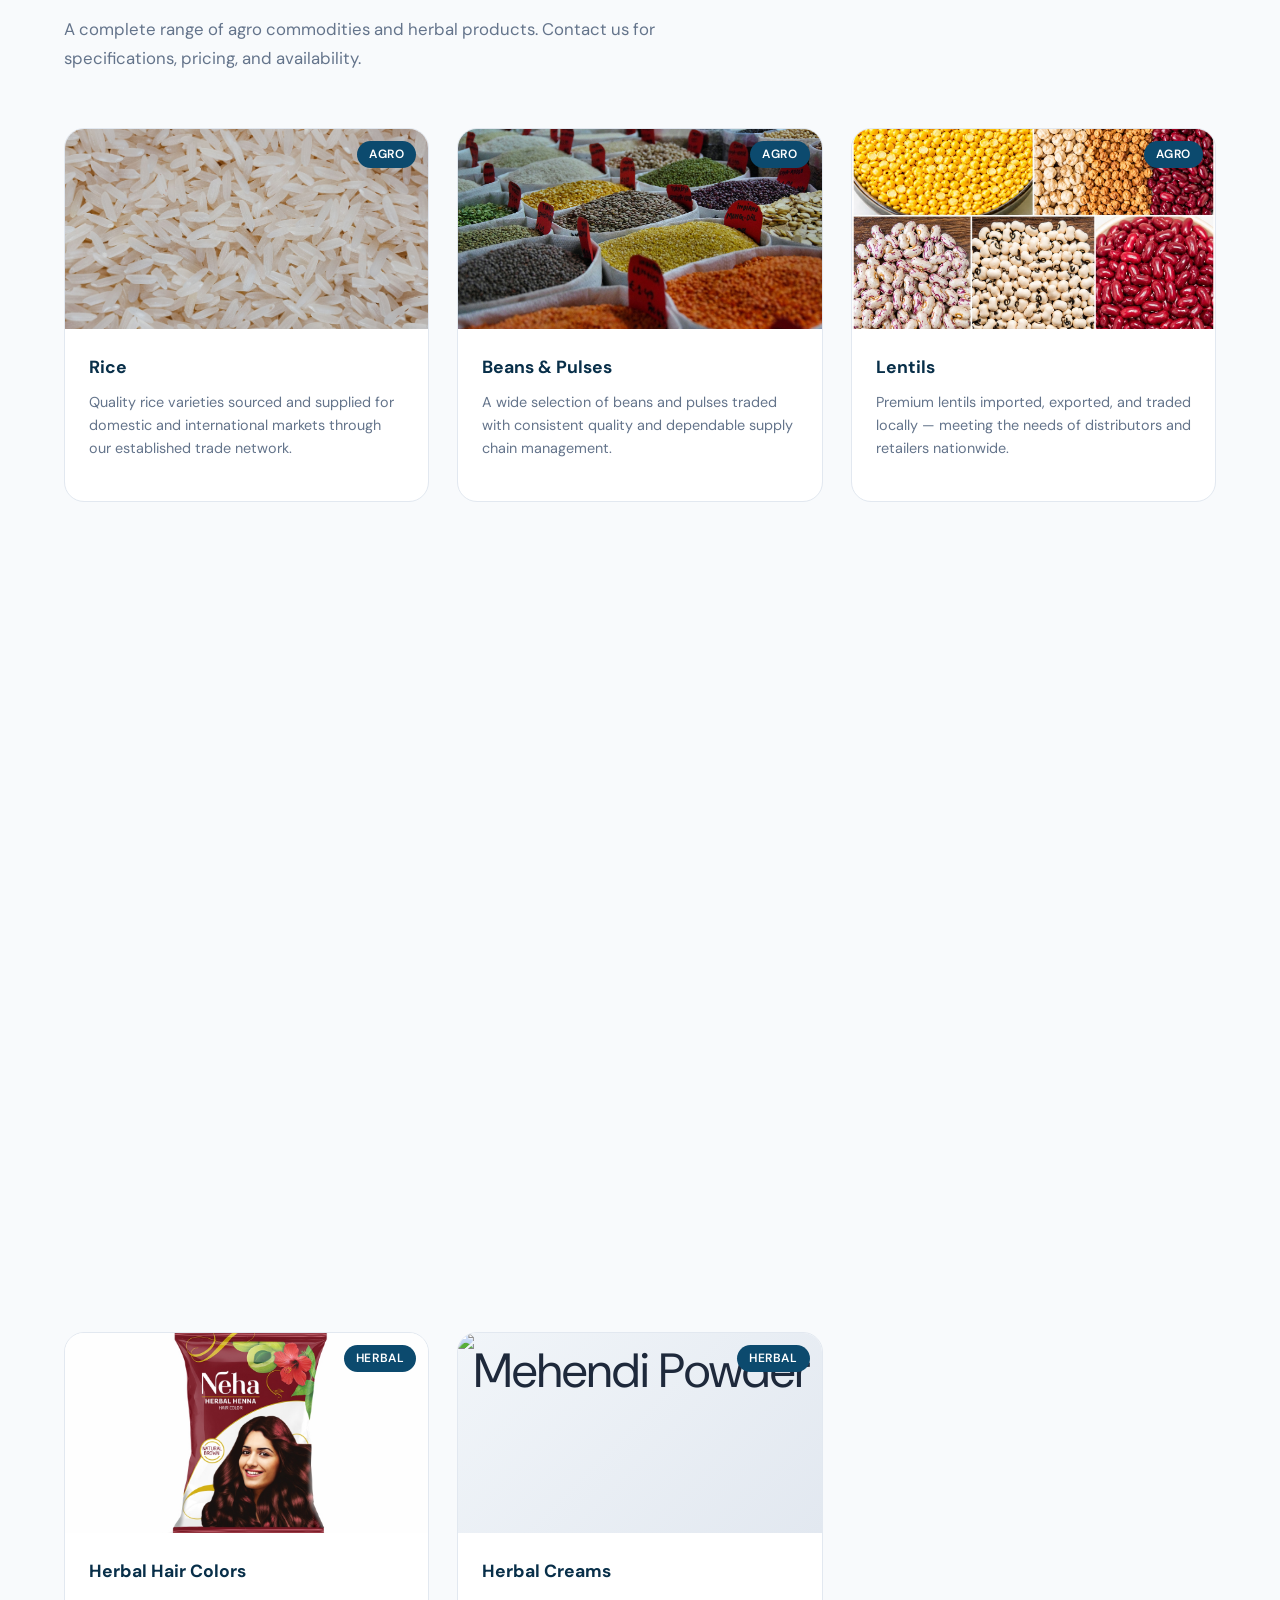
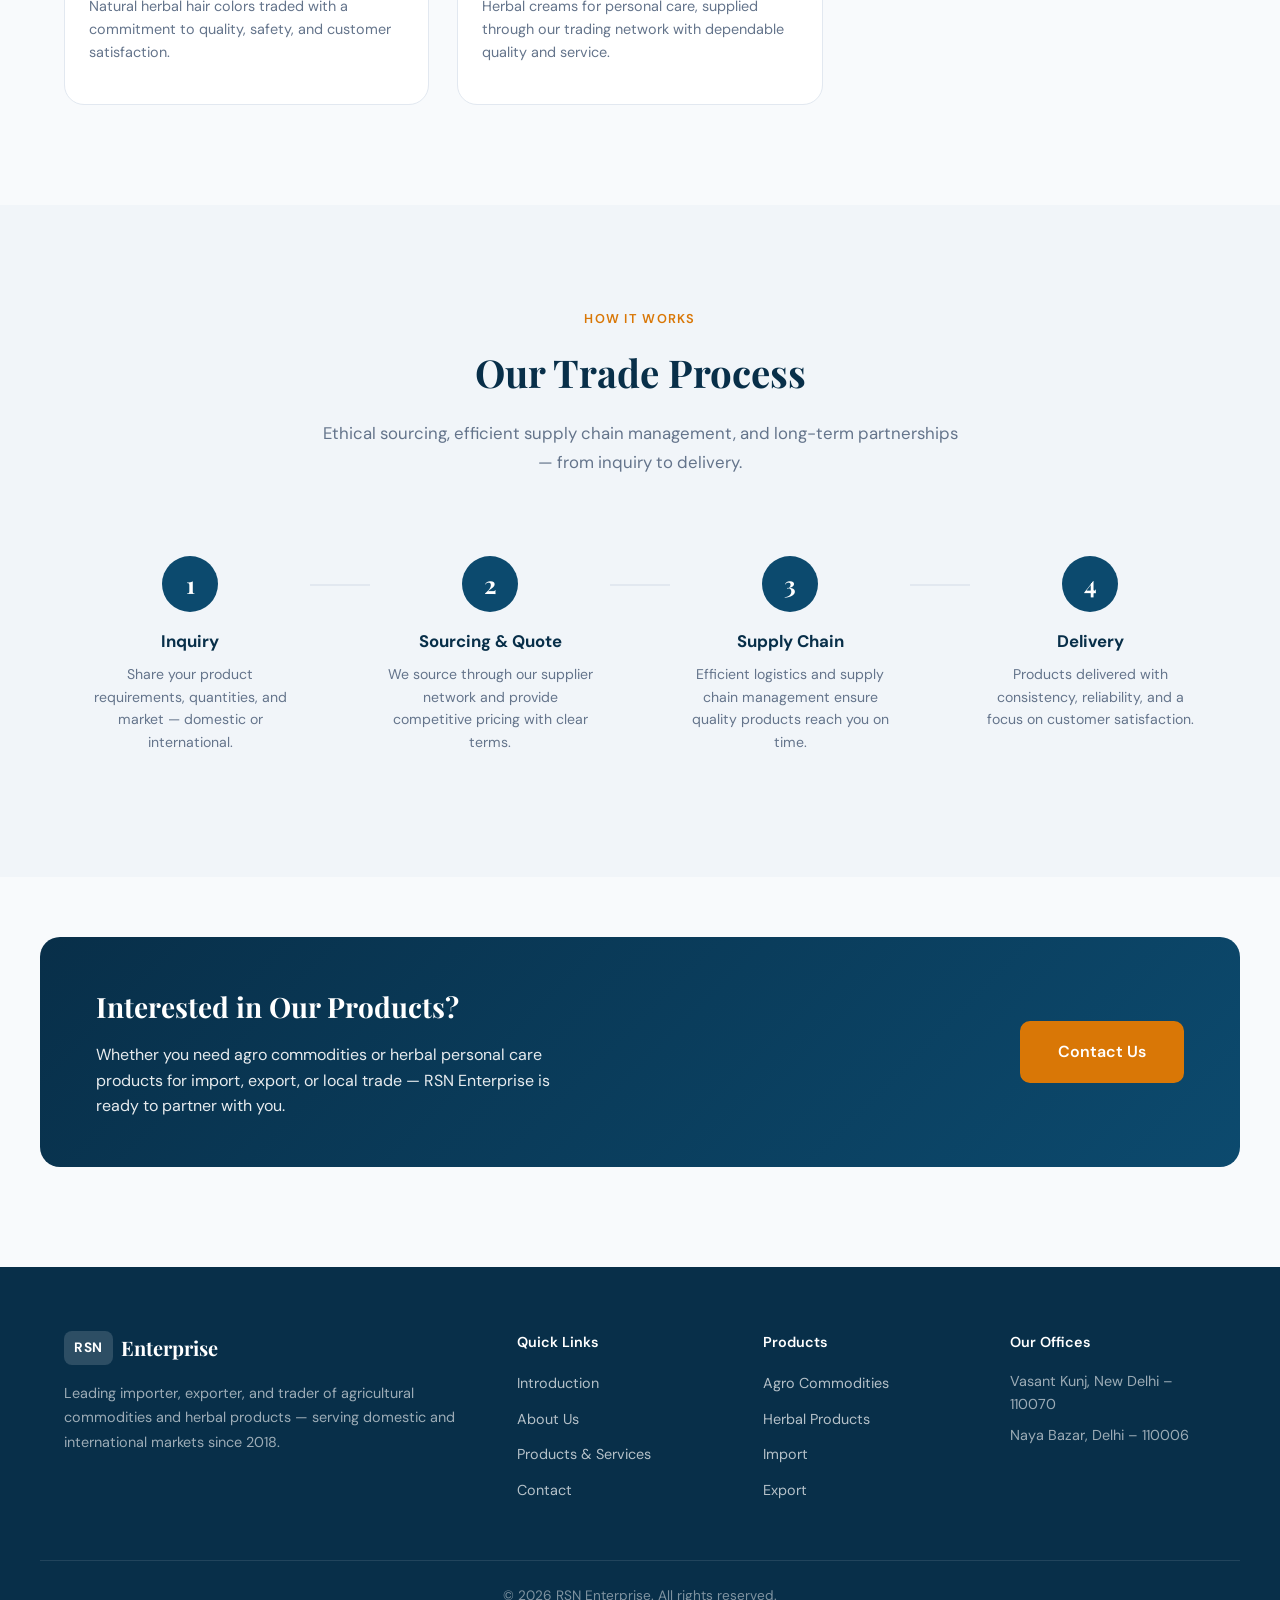
==== commit 4c1064d9: "Adds images" ====
--- a/products.html
+++ b/products.html
@@ -27,6 +27,7 @@
           <li><a href="index.html">Home</a></li>
           <li><a href="index.html#introduction">Introduction</a></li>
           <li><a href="index.html#about">About Us</a></li>
+          <li><a href="#neha-herbals">Neha Herbals</a></li>
           <li><a href="products.html" class="active">Products & Services</a></li>
           <li><a href="index.html#contact" class="nav-cta">Contact Us</a></li>
         </ul>
@@ -133,6 +134,53 @@
     </div>
   </section>
 
+  <!-- Authorized Channel Partner -->
+  <section class="section" id="neha-herbals">
+    <div class="container">
+      <div class="section-header">
+        <span class="section-tag">Authorized Channel Partner</span>
+        <h2>RSN Enterprises &amp; Neha Herbals</h2>
+        <p class="section-lead">RSN Enterprises is the Authorized Channel Partner and distributor of Neha Herbals Pvt. Ltd., India, for the international marketing and export of the complete range of Neha Herbal products.</p>
+      </div>
+      <div class="services-grid services-grid--three">
+        <article class="service-card">
+          <div class="service-icon" aria-hidden="true">
+            <svg viewBox="0 0 24 24" fill="none" stroke="currentColor" stroke-width="1.5"><path d="M12 21V3M5 12l7-7 7 7"/></svg>
+          </div>
+          <h3>Authorization &amp; Distribution</h3>
+          <p>With the authorization of Neha Herbals, RSN Enterprises is responsible for promoting, supplying, and expanding the global presence of Neha products across international markets.</p>
+        </article>
+        <article class="service-card">
+          <div class="service-icon" aria-hidden="true">
+            <svg viewBox="0 0 24 24" fill="none" stroke="currentColor" stroke-width="1.5"><circle cx="12" cy="12" r="10"/><line x1="2" y1="12" x2="22" y2="12"/><path d="M12 2a15.3 15.3 0 0 1 4 10 15.3 15.3 0 0 1-4 10 15.3 15.3 0 0 1-4-10 15.3 15.3 0 0 1 4-10z"/></svg>
+          </div>
+          <h3>Our Export Markets</h3>
+          <ul class="service-list">
+            <li>Libya</li>
+            <li>Middle East — UAE, Iraq, Saudi Arabia, Oman, Qatar, Kuwait, Bahrain, Jordan</li>
+            <li>Africa</li>
+            <li>Other International Markets</li>
+          </ul>
+        </article>
+        <article class="service-card">
+          <div class="service-icon" aria-hidden="true">
+            <svg viewBox="0 0 24 24" fill="none" stroke="currentColor" stroke-width="1.5"><path d="M12 2L2 7l10 5 10-5-10-5z"/><path d="M2 17l10 5 10-5"/><path d="M2 12l10 5 10-5"/></svg>
+          </div>
+          <h3>Neha Herbal Products</h3>
+          <ul class="service-list">
+            <li>Hair Color Cream</li>
+            <li>Hair Color Powder</li>
+            <li>Henna Powder</li>
+            <li>Herbal Hair Care Products</li>
+            <li>Personal Care Products</li>
+            <li>Complete Neha Herbals Range</li>
+          </ul>
+        </article>
+      </div>
+      <p style="margin-top:2rem; color:var(--clr-text-muted, #666); font-size:0.95rem; text-align:center;">Backed by the quality and reputation of Neha Herbals, we are committed to delivering genuine products, reliable supply, and excellent customer service to our international partners and distributors.</p>
+    </div>
+  </section>
+
   <!-- Products -->
   <section class="section" id="products">
     <div class="container">
@@ -164,7 +212,7 @@
         </article>
         <article class="product-card">
           <div class="product-image product-placeholder">
-            <span aria-hidden="true">🫘</span>
+            <img src="public/images/daal.jpeg" alt="Lentils" loading="lazy">
             <span class="product-badge">Agro</span>
           </div>
           <div class="product-body">
@@ -184,7 +232,7 @@
         </article>
         <article class="product-card">
           <div class="product-image product-placeholder">
-            <span aria-hidden="true">🥜</span>
+            <img src="public/images/dryfruit2.jpeg" alt="Dry Fruits" loading="lazy">
             <span class="product-badge">Agro</span>
           </div>
           <div class="product-body">
@@ -194,7 +242,7 @@
         </article>
         <article class="product-card">
           <div class="product-image product-placeholder">
-            <span aria-hidden="true">🫒</span>
+            <img src="public/images/vegetable-oil.jpg" alt="Vegetable Oils" loading="lazy">
             <span class="product-badge">Agro</span>
           </div>
           <div class="product-body">
@@ -214,7 +262,7 @@
         </article>
         <article class="product-card">
           <div class="product-image product-placeholder">
-            <span aria-hidden="true">✨</span>
+            <img src="public/images/Green Cone/2.jpg" alt="Mehendi Powder" loading="lazy">
             <span class="product-badge">Herbal</span>
           </div>
           <div class="product-body">
@@ -224,7 +272,7 @@
         </article>
         <article class="product-card">
           <div class="product-image product-placeholder">
-            <span aria-hidden="true">🎨</span>
+            <img src="public/images/Fast Tube Red/2.jpg" alt="Mehendi Powder" loading="lazy">
             <span class="product-badge">Herbal</span>
           </div>
           <div class="product-body">
@@ -234,7 +282,7 @@
         </article>
         <article class="product-card">
           <div class="product-image product-placeholder">
-            <span aria-hidden="true">💇</span>
+            <img src="public/images/Herbal Henna/Red/4.jpg" alt="Mehendi Powder" loading="lazy">
             <span class="product-badge">Herbal</span>
           </div>
           <div class="product-body">
@@ -244,7 +292,7 @@
         </article>
         <article class="product-card">
           <div class="product-image product-placeholder">
-            <span aria-hidden="true">🧴</span>
+            <img src="public/images/Henna Paste/individual boxes/dark brown.png" alt="Mehendi Powder" loading="lazy">
             <span class="product-badge">Herbal</span>
           </div>
           <div class="product-body">
